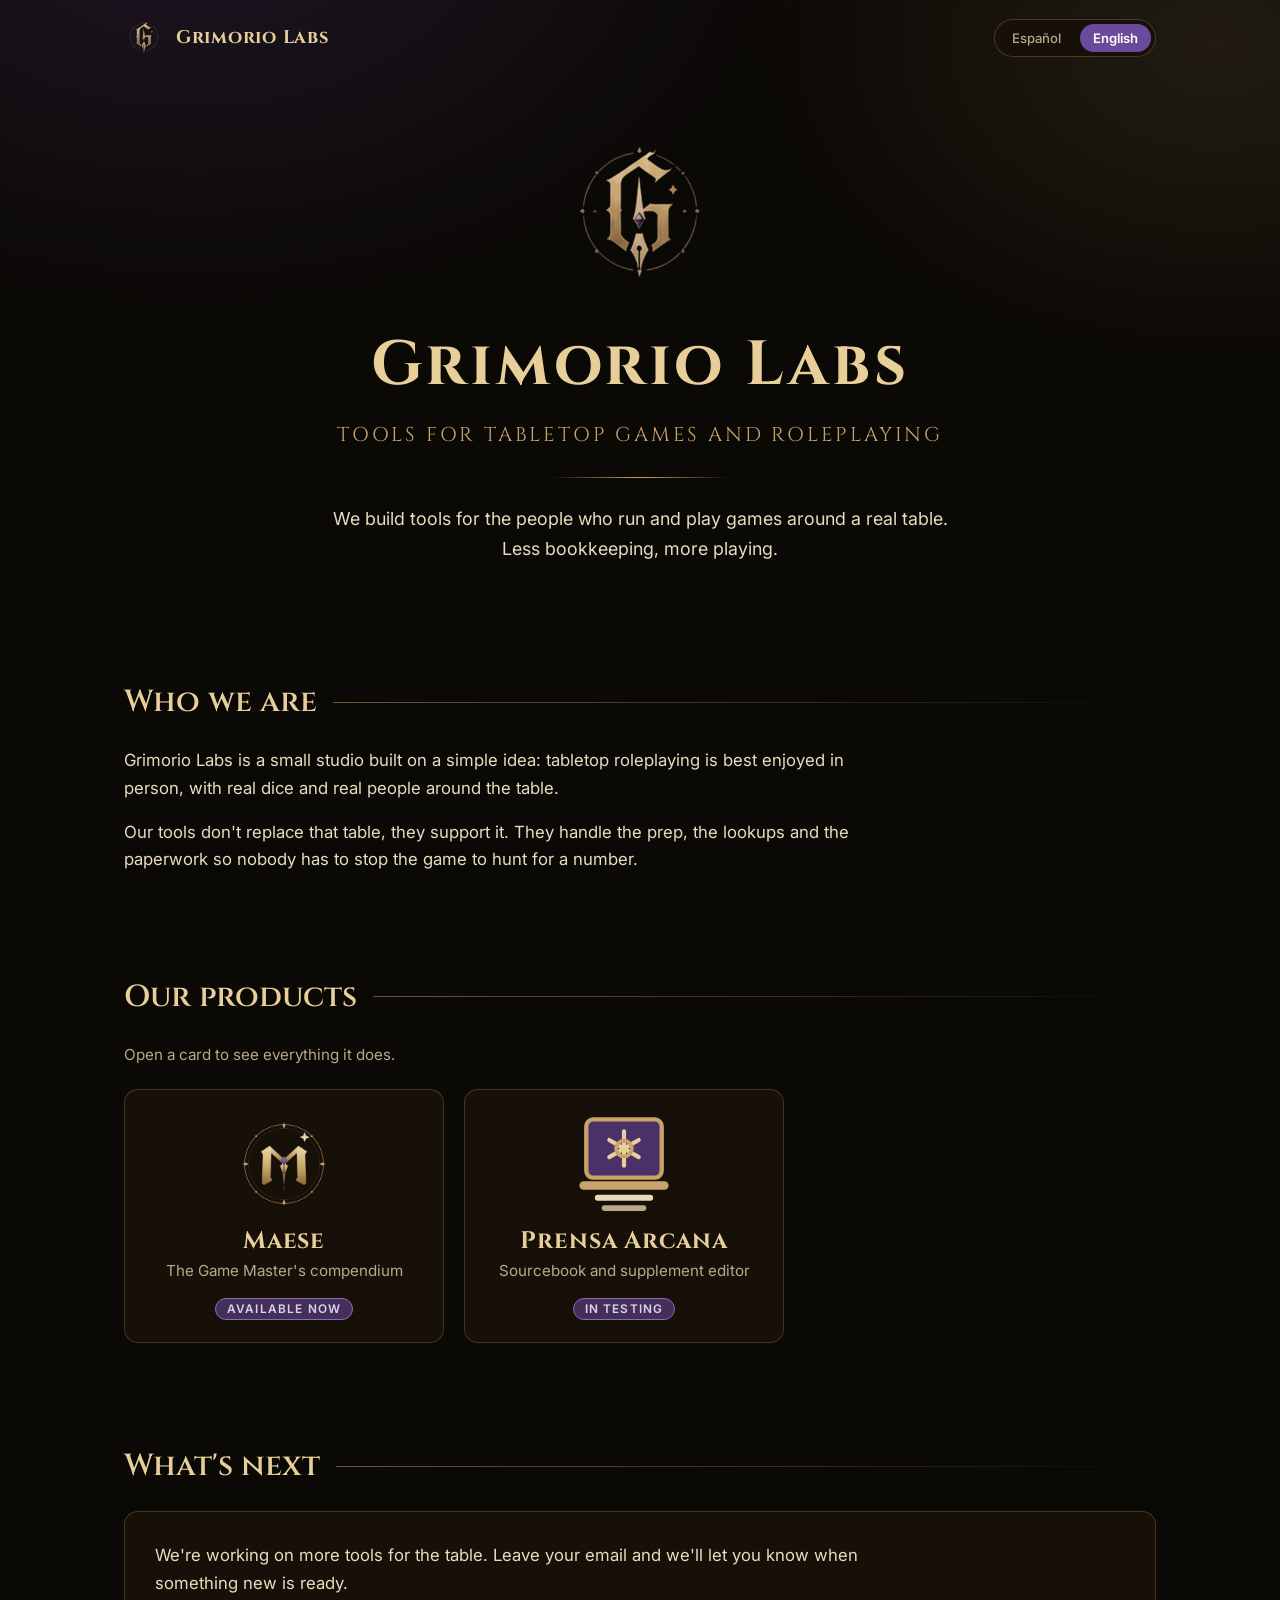
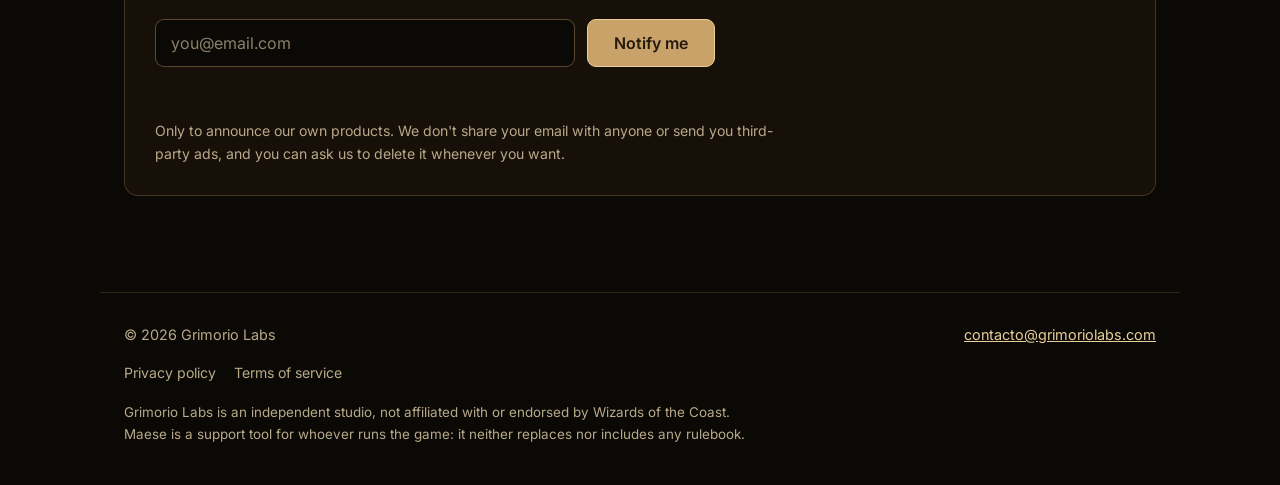
==== public/index.html @ 7927b0ec "Cloudflare: publicar solo public/ con un wrangler.jsonc propio - La web (HTML, css, js, assets, stoc" ====
<!DOCTYPE html>
<html lang="es">
<head>
<meta charset="UTF-8">
<meta name="viewport" content="width=device-width, initial-scale=1.0">
<title>Grimorio Labs — Soluciones para juegos de mesa y rol</title>
<meta name="description" content="Grimorio Labs construye herramientas para quienes dirigen y juegan juegos de rol en una mesa real. Maese, nuestro compendio para el director de juego, y Prensa Arcana, nuestro editor de manuales.">

<link rel="icon" type="image/png" sizes="32x32" href="assets/favicon-32.png">
<link rel="icon" type="image/png" sizes="16x16" href="assets/favicon-16.png">
<link rel="apple-touch-icon" href="assets/favicon-48.png">

<meta property="og:type" content="website">
<meta property="og:title" content="Grimorio Labs">
<meta property="og:description" content="Soluciones para juegos de mesa y rol.">
<meta property="og:image" content="assets/grimorio-social-512.png">
<meta name="twitter:card" content="summary">

<link rel="preconnect" href="https://fonts.googleapis.com">
<link rel="preconnect" href="https://fonts.gstatic.com" crossorigin>
<link href="https://fonts.googleapis.com/css2?family=Cinzel:wght@400;600;700&family=Inter:wght@400;500;600&display=swap" rel="stylesheet">

<link rel="stylesheet" href="css/estilos.css">
</head>
<body>
<div class="envoltorio">

<header class="contenedor barra">
  <a class="barra-marca" href="#">
    <img src="assets/grimorio-icon-512.png" alt="" width="40" height="40">
    <span class="barra-marca-nombre">Grimorio Labs</span>
  </a>
  <div class="idioma" role="group" data-i18n-aria-label="Idioma del sitio" aria-label="Idioma del sitio">
    <button type="button" id="idioma-es" aria-pressed="true">Español</button>
    <button type="button" id="idioma-en" aria-pressed="false">English</button>
  </div>
</header>

<main>

  <section class="contenedor hero">
    <img class="hero-logo" src="assets/grimorio-icon-512.png" alt="Grimorio Labs" width="168" height="168">
    <h1>Grimorio Labs</h1>
    <p class="hero-tagline" data-i18n>Soluciones para juegos de mesa y rol</p>
    <div class="hero-linea"></div>
    <p class="hero-bajada" data-i18n>Construimos herramientas para quienes dirigen y juegan en una mesa real. Menos administración, más partida.</p>
  </section>

  <section class="contenedor seccion" id="quienes-somos">
    <div class="seccion-titulo"><h2 data-i18n>Quiénes somos</h2></div>
    <div class="prosa">
      <p data-i18n>Grimorio Labs es un estudio pequeño con una idea simple detrás: el juego de rol de mesa se disfruta en persona, con dados de verdad y gente alrededor.</p>
      <p data-i18n>Nuestras herramientas no reemplazan esa mesa, la acompañan. Se encargan de la preparación, la referencia y el papeleo para que nadie tenga que frenar la partida a buscar un dato.</p>
    </div>
  </section>

  <section class="contenedor seccion" id="productos">
    <div class="seccion-titulo"><h2 data-i18n>Nuestros productos</h2></div>
    <p class="fichas-nota" data-i18n>Abre una ficha para ver todo lo que hace.</p>

    <div class="fichas">
      <!-- `aria-labelledby` en vez de un `aria-label` escrito a mano: el nombre
           accesible sale del texto que ya está en la ficha, así que se traduce
           solo y no hay una tercera copia de la misma frase que mantener. -->
      <button class="ficha" type="button" aria-haspopup="dialog"
              aria-labelledby="ficha-maese-nombre ficha-maese-sub" data-abre="modal-maese">
        <img src="assets/maese-icon-512.png" alt="" width="96" height="96">
        <span class="ficha-nombre" id="ficha-maese-nombre">Maese</span>
        <span class="ficha-subtitulo" id="ficha-maese-sub" data-i18n>Compendio del Director de Juego</span>
        <span class="producto-insignia" data-i18n>Disponible</span>
      </button>

      <!-- `aria-labelledby` en vez de un `aria-label` escrito a mano: el nombre
           accesible sale del texto que ya está en la ficha, así que se traduce
           solo y no hay una tercera copia de la misma frase que mantener. -->
      <button class="ficha" type="button" aria-haspopup="dialog"
              aria-labelledby="ficha-prensa-arcana-nombre ficha-prensa-arcana-sub" data-abre="modal-prensa-arcana">
        <img src="assets/prensa-arcana.svg" alt="" width="96" height="96">
        <span class="ficha-nombre" id="ficha-prensa-arcana-nombre">Prensa Arcana</span>
        <span class="ficha-subtitulo" id="ficha-prensa-arcana-sub" data-i18n>Editor de manuales y suplementos</span>
        <span class="producto-insignia" data-i18n>En pruebas</span>
      </button>
    </div>

    <!-- Cada producto tiene su propio <dialog> escrito acá, en vez de un
         modal único al que se le inyecta contenido: así el texto vive en el
         DOM como el resto de la página y el selector de idioma lo traduce
         sin tener que saber que los modales existen. -->
    <dialog class="modal" id="modal-maese" aria-labelledby="nombre-maese">
      <button class="modal-cerrar" type="button" data-cierra
              data-i18n-aria-label="Cerrar" aria-label="Cerrar">&times;</button>
      <div class="modal-caja">

        <div class="producto-cabecera">
          <img src="assets/maese-icon-512.png" alt="" width="76" height="76">
          <div>
            <div class="producto-nombre" id="nombre-maese">Maese</div>
            <div class="producto-subtitulo" data-i18n>Compendio del Director de Juego</div>
            <span class="producto-insignia" data-i18n>Disponible</span>
          </div>
        </div>

        <p class="producto-desc" data-i18n>El primero de la casa. Un compañero de mesa para quien dirige: prepara la sesión antes de que empiece y, durante la partida, deja todo a mano sin sacarte del juego.</p>

        <div class="rejilla">
          <div class="rasgo">
            <h3 data-i18n>Bestiario de 450 criaturas</h3>
            <p data-i18n>Fichas completas y buscables al instante, con más manuales que se suman por campaña.</p>
          </div>
          <div class="rasgo">
            <h3 data-i18n>Generador de encuentros</h3>
            <p data-i18n>Arma encuentros equilibrados por presupuesto de experiencia, filtrados por entorno y por los manuales que uses.</p>
          </div>
          <div class="rasgo">
            <h3 data-i18n>Seguimiento de combate</h3>
            <p data-i18n>Orden de iniciativa, puntos de golpe, condiciones y bitácora del combate, sin planillas sueltas.</p>
          </div>
          <div class="rasgo">
            <h3 data-i18n>Hojas de personaje</h3>
            <p data-i18n>Especie, clase, subclase, trasfondo y conjuros que se autocompletan. La defensa se calcula sola según la armadura equipada.</p>
          </div>
          <div class="rasgo">
            <h3 data-i18n>Tus propias tablas</h3>
            <p data-i18n>Carga tus listas de botín, rumores o pifias y tira sobre ellas el dado que quieras, con sus rangos.</p>
          </div>
          <div class="rasgo">
            <h3 data-i18n>Kit de mesa imprimible</h3>
            <p data-i18n>Tarjetas de iniciativa y marcadores de condición para cortar y usar sobre la mesa física.</p>
          </div>
        </div>

        <div class="principio">
          <h3 data-i18n>Pensado para la mesa, no para la pantalla</h3>
          <p data-i18n>Maese no es una mesa virtual y no intenta serlo. No tira los dados por ti ni resuelve el combate solo: justamente eso es lo que hace divertido jugar en persona.</p>
        </div>

        <div class="acciones">
          <a class="boton boton-principal" href="https://maese.grimoriolabs.com" data-i18n>Entrar a Maese</a>
          <span class="acciones-nota" data-i18n>Gratis para empezar. Solo necesitas una cuenta.</span>
        </div>

      </div>
    </dialog>

    <dialog class="modal" id="modal-prensa-arcana" aria-labelledby="nombre-prensa-arcana">
      <button class="modal-cerrar" type="button" data-cierra
              data-i18n-aria-label="Cerrar" aria-label="Cerrar">&times;</button>
      <div class="modal-caja">

        <div class="producto-cabecera">
          <img src="assets/prensa-arcana.svg" alt="" width="76" height="76">
          <div>
            <div class="producto-nombre" id="nombre-prensa-arcana">Prensa Arcana</div>
            <div class="producto-subtitulo" data-i18n>Editor de manuales y suplementos</div>
            <span class="producto-insignia" data-i18n>En pruebas</span>
          </div>
        </div>

        <p class="producto-desc" data-i18n>Un taller de imprenta para tus manuales caseros. Escribes en Markdown a la izquierda y a la derecha ves la hoja A4 ya maquetada, con sus columnas y sus márgenes medidos en milímetros de verdad. Lo que ves en pantalla es lo que sale impreso, y de ahí se exporta a PDF.</p>

        <div class="rejilla">
          <div class="rasgo">
            <h3 data-i18n>Bloques y fichas de manual</h3>
            <p data-i18n>Cinco cajas de texto y siete fichas con su color propio: monstruo, objeto mágico, conjuro, rasgo de clase, trampa, PNJ y lugar. Una paleta con treinta plantillas las inserta por ti.</p>
          </div>
          <div class="rasgo">
            <h3 data-i18n>Te avisa antes de que el PDF corte</h3>
            <p data-i18n>Si una hoja se pasa de los 297 mm, marca en rojo la línea exacta por donde va a cortar. Te enteras mientras escribes, no al imprimir.</p>
          </div>
          <div class="rasgo">
            <h3 data-i18n>Maquetado a varias columnas</h3>
            <p data-i18n>Dos, tres o cuatro columnas, con bloques anchos que las cruzan, saltos de página y control de cómo rodea el texto a las imágenes.</p>
          </div>
          <div class="rasgo">
            <h3 data-i18n>Imágenes que se ajustan arrastrando</h3>
            <p data-i18n>Mueve el tirador sobre la vista previa y el ancho nuevo queda escrito en tu texto fuente, sin que tengas que calcularlo.</p>
          </div>
          <div class="rasgo">
            <h3 data-i18n>Tablas de tirada</h3>
            <p data-i18n>Para encuentros y para tesoro. La de tesoro alinea sola las columnas de montos, así se comparan de un vistazo.</p>
          </div>
          <div class="rasgo">
            <h3 data-i18n>Tus manuales, en tu cuenta</h3>
            <p data-i18n>Se guardan al vuelo y los abres desde cualquier máquina. Las imágenes se quedan en tu navegador: esas no las subimos.</p>
          </div>
        </div>

        <div class="acciones">
          <a class="boton boton-principal" href="https://prensaarcana.grimoriolabs.com" data-i18n>Abrir Prensa Arcana</a>
          <span class="acciones-nota" data-i18n>Gratis, y todavía en pruebas. Necesitas una cuenta para guardar tus manuales.</span>
        </div>

      </div>
    </dialog>
  </section>

  <section class="contenedor seccion" id="novedades">
    <div class="seccion-titulo"><h2 data-i18n>Novedades</h2></div>
    <div class="novedades">
      <div class="prosa">
        <p data-i18n>Estamos trabajando en más herramientas para la mesa. Deja tu correo y te avisamos cuando haya algo nuevo.</p>
      </div>

      <form class="aviso-form" id="aviso-form" novalidate>
        <!-- Campo trampa. `aria-hidden` a propósito: quien usa un lector de
             pantalla no tiene que enterarse de que existe, y así tampoco
             hay que traducir su etiqueta. -->
        <label class="trampa" for="aviso-trampa" aria-hidden="true">No completar este campo</label>
        <input class="trampa" type="text" id="aviso-trampa" name="apodo"
               tabindex="-1" autocomplete="off" aria-hidden="true">

        <input type="email" id="aviso-correo" name="correo" required
               autocomplete="email" spellcheck="false"
               placeholder="tu@correo.com"
               data-i18n-placeholder
               data-i18n-aria-label="Tu dirección de correo"
               aria-label="Tu dirección de correo">
        <button class="boton boton-principal" type="submit" id="aviso-enviar" data-i18n>Avisarme</button>
      </form>

      <p class="aviso-estado" id="aviso-estado" role="status" aria-live="polite"></p>
      <p class="aviso-nota" data-i18n>Solo para anunciar productos propios. No compartimos tu correo con nadie ni te mandamos publicidad de terceros, y puedes pedir que lo borremos cuando quieras.</p>
    </div>
  </section>

</main>

<footer class="contenedor pie">
  <div class="pie-fila">
    <span>© <span id="anio">2026</span> Grimorio Labs</span>
    <span><a href="mailto:contacto@grimoriolabs.com">contacto@grimoriolabs.com</a></span>
  </div>
  <p class="pie-nav">
    <a href="privacidad" data-i18n>Política de privacidad</a>
    <a href="terminos" data-i18n>Términos de servicio</a>
  </p>
  <p class="pie-legal" data-i18n>Grimorio Labs es un estudio independiente, sin relación ni respaldo de Wizards of the Coast. Maese es una herramienta de apoyo para quien dirige la partida: no reemplaza ningún manual de reglas ni los incluye.</p>
</footer>

</div>

<script src="js/landing.js"></script>
</body>
</html>
---- public/css/estilos.css ----
/* --------------------------------------------------------------------
   Paleta y tipografías tomadas de la app (proyecto/css/estilos.css) para
   que la marca sea la misma en la landing y en el producto.

   Dos decisiones deliberadas de legibilidad, no accidentes de estilo:
   1) El cuerpo de texto usa Inter, no EB Garamond. La serif del proyecto
      se reserva para títulos (Cinzel): a tamaño de párrafo cuesta leerla.
   2) Nada en cursiva, en ninguna parte.
   Las dos vienen de una regla ya establecida en el proyecto.
   -------------------------------------------------------------------- */
:root{
  --tinta:#0b0906;
  --cuero:#171009;
  --cuero-claro:#1f1710;
  --oro:#c9a26a;
  --oro-claro:#e8cf9a;
  --ascua:#6a4a9a;
  --ascua-clara:#8c6ac2;
  --texto-claro:#e8dcc0;
  --texto-tenue:#b8a988;
  --musgo:#5c7a5e;
  --peligro:#d4674a;
  --fuente-display:'Cinzel',serif;
  --fuente-ui:'Inter',sans-serif;
  --ancho:1080px;
}

*{box-sizing:border-box}
html{scroll-behavior:smooth}
body{
  margin:0;
  background:var(--tinta);
  color:var(--texto-claro);
  font-family:var(--fuente-ui);
  font-size:17px;
  line-height:1.65;
  -webkit-font-smoothing:antialiased;
}

/* Textura de fondo: dos halos radiales muy suaves, sin imágenes. */
body::before{
  content:'';
  position:fixed;
  inset:0;
  pointer-events:none;
  z-index:0;
  background:
    radial-gradient(60rem 40rem at 15% -10%, rgba(106,74,154,.20), transparent 65%),
    radial-gradient(50rem 35rem at 95% 5%, rgba(201,162,106,.12), transparent 60%);
}
.envoltorio{position:relative;z-index:1}

/* Ojo con este par de reglas: `.contenedor` se combina con `.barra`,
   `.hero`, `.seccion` y `.pie`, y todas esas necesitan su propio padding
   vertical. Si unas y otras usaran el atajo `padding`, la que viniera
   después en la hoja ganaría por completo (misma especificidad) y borraría
   el margen horizontal, dejando el texto pegado al borde de la pantalla.
   Por eso acá se usa `padding-inline` y allá `padding-block`: son
   longhands distintos y conviven sin pisarse. */
.contenedor{max-width:var(--ancho);margin:0 auto;padding-inline:24px}

a{color:var(--oro-claro)}
a:focus-visible,button:focus-visible,input:focus-visible{
  outline:2px solid var(--oro-claro);
  outline-offset:3px;
}

h1,h2,h3{font-family:var(--fuente-display);font-weight:600;line-height:1.25;margin:0}
h2{font-size:1.9rem;color:var(--oro-claro)}
h3{font-size:1.12rem;color:var(--oro-claro)}

/* ---------------------------------------------------------------- barra */
.barra{
  display:flex;align-items:center;justify-content:space-between;gap:16px;
  padding-block:18px;
}
.barra-marca{display:flex;align-items:center;gap:12px;text-decoration:none}
.barra-marca img{width:40px;height:40px;display:block}
.barra-marca-nombre{
  font-family:var(--fuente-display);font-size:1.15rem;font-weight:700;
  color:var(--oro-claro);letter-spacing:.04em;
}

.idioma{display:flex;gap:6px;background:var(--cuero);border:1px solid rgba(201,162,106,.28);border-radius:999px;padding:4px}
.idioma button{
  font-family:var(--fuente-ui);font-size:.82rem;font-weight:500;
  color:var(--texto-tenue);background:none;border:0;border-radius:999px;
  padding:6px 13px;cursor:pointer;
}
.idioma button:hover{color:var(--texto-claro)}
.idioma button[aria-pressed="true"]{background:var(--ascua);color:#fff;font-weight:600}

/* ----------------------------------------------------------------- hero */
.hero{text-align:center;padding-block:56px 68px}
.hero-logo{width:168px;height:168px;margin:0 auto 26px;display:block}
.hero h1{
  font-size:clamp(2.4rem,7vw,3.9rem);font-weight:700;letter-spacing:.06em;
  color:var(--oro-claro);
}
.hero-tagline{
  font-family:var(--fuente-display);font-size:clamp(1rem,2.6vw,1.25rem);
  color:var(--oro);letter-spacing:.14em;text-transform:uppercase;
  margin:14px 0 0;
}
.hero-linea{
  width:180px;height:1px;margin:26px auto;
  background:linear-gradient(90deg,transparent,var(--oro),transparent);
}
.hero-bajada{max-width:620px;margin:0 auto;font-size:1.12rem;color:var(--texto-claro)}

/* -------------------------------------------------------------- secciones */
.seccion{padding-block:52px}
.seccion-titulo{display:flex;align-items:center;gap:16px;margin-bottom:26px}
.seccion-titulo::after{
  content:'';flex:1;height:1px;
  background:linear-gradient(90deg,rgba(201,162,106,.5),transparent);
}
.prosa{max-width:70ch;font-size:1.05rem}
.prosa p{margin:0 0 16px}
.prosa p:last-child{margin-bottom:0}

/* ------------------------------------------------------------- productos
   Los productos se muestran como fichas que abren un modal con el detalle.
   Antes cada uno era una tarjeta larga y desplegada: con dos productos ya
   había que bajar mucho para llegar al segundo, y con un tercero la sección
   se volvía impracticable. */
.fichas-nota{margin:0 0 22px;font-size:.95rem;color:var(--texto-tenue)}

.fichas{display:flex;flex-wrap:wrap;gap:20px}
.ficha{
  /* El `max-width` no es decorativo: sin él, con dos productos cada ficha
     se estira a media pantalla y deja de leerse como botón. */
  flex:1 1 240px;max-width:320px;
  display:flex;flex-direction:column;align-items:center;gap:4px;
  text-align:center;cursor:pointer;
  font-family:var(--fuente-ui);color:var(--texto-claro);
  background:var(--cuero);
  border:1px solid rgba(201,162,106,.26);
  border-radius:14px;
  padding:26px 20px 22px;
}
.ficha img{width:96px;height:96px;display:block;margin-bottom:10px}
.ficha-nombre{
  font-family:var(--fuente-display);font-size:1.5rem;font-weight:700;
  color:var(--oro-claro);letter-spacing:.04em;line-height:1.25;
}
.ficha-subtitulo{font-size:.95rem;color:var(--texto-tenue);line-height:1.45}
.ficha .producto-insignia{margin-top:12px}
.ficha:hover{border-color:var(--oro);background:var(--cuero-claro)}

/* ---------------------------------------------------------------- modal */
.modal{
  width:min(780px,calc(100vw - 28px));
  max-height:86vh;
  padding:0;
  background:var(--cuero);
  color:var(--texto-claro);
  border:1px solid rgba(201,162,106,.34);
  border-radius:14px;
  overflow:hidden;
}
/* Ojo con esta regla: el `display` va sobre `[open]`, nunca sobre `.modal`
   a secas. Un <dialog> cerrado lo esconde la hoja del navegador con
   `dialog:not([open]){display:none}`, que pierde contra cualquier clase
   nuestra; con `.modal{display:flex}` los dos modales quedarían dibujados
   en la página, uno debajo del otro. Es el mismo choque de especificidad
   que ya apareció con el atributo `hidden` en la app. */
/* El centrado va escrito acá y no se deja en manos de la hoja del
   navegador. Hace falta un ancestro posicionado para el botón de cerrar, y
   el `position:relative` que parecía la forma obvia de conseguirlo pisaba el
   posicionamiento del <dialog>: el modal caía en el flujo normal del
   documento, o sea que se dibujaba a la altura de la sección de productos y
   se iba de pantalla en cuanto la página estaba scrolleada a otra parte.
   `fixed` da las dos cosas a la vez, el ancestro y el anclaje a la ventana. */
.modal[open]{
  display:flex;flex-direction:column;
  position:fixed;
  /* `inset` y `margin` limpian lo que trae la hoja del navegador para un
     <dialog> modal (`inset:0` + `margin:auto`). Dejarlos puestos pelea con
     el centrado de abajo y el modal queda corrido hacia arriba. */
  inset:auto;
  margin:0;
  top:50%;left:50%;
  transform:translate(-50%,-50%);
}
.modal::backdrop{background:rgba(6,5,3,.74)}
/* `min-height:0` para que el hijo flexible pueda encogerse y aparezca su
   propia barra de scroll, en vez de desbordar el alto del modal. */
.modal-caja{min-height:0;overflow-y:auto;padding:28px}
/* Deja libre la esquina donde flota el botón de cerrar. */
.modal .producto-cabecera{padding-right:44px}
.modal-cerrar{
  position:absolute;top:10px;right:10px;z-index:2;
  min-width:44px;min-height:44px;
  display:flex;align-items:center;justify-content:center;
  font-family:var(--fuente-ui);font-size:1.6rem;line-height:1;
  color:var(--texto-claro);background:none;border:0;border-radius:999px;
  cursor:pointer;
}
.modal-cerrar:hover{color:var(--oro-claro);background:rgba(201,162,106,.14)}

/* Con el modal abierto la página de atrás no debe correrse bajo la rueda. */
.sin-scroll{overflow:hidden}

.producto-cabecera{display:flex;align-items:center;gap:20px;flex-wrap:wrap;margin-bottom:20px}
.producto-cabecera img{width:76px;height:76px;display:block;flex:none}
.producto-nombre{font-family:var(--fuente-display);font-size:2rem;font-weight:700;color:var(--oro-claro);letter-spacing:.04em}
.producto-subtitulo{font-size:.95rem;color:var(--texto-tenue);margin-top:2px}
.producto-insignia{
  display:inline-block;margin-top:8px;
  font-size:.74rem;font-weight:600;letter-spacing:.1em;text-transform:uppercase;
  color:#dcd0f4;background:rgba(106,74,154,.55);
  border:1px solid var(--ascua-clara);border-radius:999px;padding:3px 11px;
}
.producto-desc{max-width:70ch;margin:0 0 26px}

.rejilla{display:grid;grid-template-columns:repeat(auto-fit,minmax(248px,1fr));gap:18px}
.rasgo{
  background:var(--cuero-claro);
  border:1px solid rgba(201,162,106,.16);
  border-radius:10px;padding:18px;
}
.rasgo h3{margin-bottom:6px}
.rasgo p{margin:0;font-size:.95rem;color:var(--texto-claro)}

/* Nota del principio de producto: mesa real, no mesa virtual. */
.principio{
  margin-top:26px;padding:20px 22px;
  background:rgba(92,122,94,.14);
  border:1px solid rgba(92,122,94,.5);
  border-left:3px solid var(--musgo);
  border-radius:10px;
}
.principio h3{color:#a8c8a6;margin-bottom:6px}
.principio p{margin:0;max-width:70ch;font-size:.98rem}

.acciones{display:flex;align-items:center;gap:18px;flex-wrap:wrap;margin-top:28px}
.boton{
  display:inline-block;font-family:var(--fuente-ui);font-size:1rem;font-weight:600;
  text-decoration:none;cursor:pointer;border-radius:9px;padding:13px 26px;
  border:1px solid transparent;
}
.boton-principal{background:var(--oro);color:#241a0d;border-color:var(--oro-claro)}
.boton-principal:hover{background:var(--oro-claro)}
.acciones-nota{font-size:.92rem;color:var(--texto-tenue)}

/* --------------------------------------------------------------- novedades */
.novedades{
  background:var(--cuero);
  border:1px solid rgba(201,162,106,.26);
  border-radius:14px;padding:30px;
}
.aviso-form{display:flex;gap:12px;flex-wrap:wrap;margin-top:22px;max-width:560px}
.aviso-form input[type="email"]{
  flex:1 1 260px;min-width:0;
  font-family:var(--fuente-ui);font-size:1rem;
  color:var(--texto-claro);background:var(--tinta);
  border:1px solid rgba(201,162,106,.42);border-radius:9px;
  padding:13px 15px;
}
.aviso-form input[type="email"]::placeholder{color:#8d8069}
/* Trampa para robots: invisible para personas, sin display:none (algunos
   bots lo detectan). Si viene con texto, no se envía nada. */
.trampa{position:absolute;left:-9999px;width:1px;height:1px;overflow:hidden}
.aviso-estado{margin:14px 0 0;font-size:.95rem;min-height:1.4em}
.aviso-estado[data-tono="ok"]{color:#a8c8a6}
.aviso-estado[data-tono="error"]{color:var(--peligro)}
.aviso-nota{margin:16px 0 0;font-size:.88rem;color:var(--texto-tenue);max-width:70ch}

/* ------------------------------------------------------------------- pie */
.pie{
  margin-top:44px;padding-block:30px 40px;
  border-top:1px solid rgba(201,162,106,.2);
  font-size:.9rem;color:var(--texto-tenue);
}
.pie-fila{display:flex;justify-content:space-between;gap:20px;flex-wrap:wrap;align-items:center}
.pie-legal{margin:18px 0 0;max-width:80ch;font-size:.84rem;line-height:1.6}

@media (max-width:640px){
  body{font-size:16px}
  .hero{padding-block:32px 48px}
  .hero-logo{width:128px;height:128px}
  .novedades{padding:22px}
  .modal-caja{padding:20px}
  .modal{max-height:92vh}
  .ficha{max-width:none}
  .producto-nombre{font-size:1.7rem}
  h2{font-size:1.6rem}
}

/* En pantallas táctiles los botones del selector de idioma quedaban en
   28px de alto, por debajo del mínimo de 44px que se puede tocar sin
   errarle. Se agranda el área, no la tipografía. */
@media (pointer:coarse),(max-width:640px){
  .idioma button{
    min-height:44px;
    display:inline-flex;align-items:center;
    padding:6px 16px;
  }
}

@media (prefers-reduced-motion:reduce){
  html{scroll-behavior:auto}
}

/* ------------------------------------------------ páginas de documento
   Privacidad y términos. Mismo cromo que la portada (cabecera, paleta,
   pie), pero con una columna de lectura angosta: son textos largos y a
   ancho completo se vuelven incómodos de seguir renglón a renglón. */
.legal{max-width:44rem}
.legal-titulo{margin-bottom:10px}
.legal-fecha{
  font-size:.86rem;color:var(--texto-tenue);
  margin:0 0 34px;padding-bottom:18px;
  border-bottom:1px solid rgba(201,162,106,.22);
}
.legal h2{
  font-size:1.32rem;margin:38px 0 12px;
  padding-top:4px;
}
.legal h3{font-size:1.02rem;margin:24px 0 8px;color:var(--oro)}
.legal p{margin:0 0 14px;color:var(--texto-claro)}
.legal p:last-child{margin-bottom:0}
.legal ul{margin:0 0 14px;padding-left:1.35em;color:var(--texto-claro)}
.legal li{margin-bottom:9px}
.legal li:last-child{margin-bottom:0}
.legal strong{color:var(--oro-claro);font-weight:600}

/* Enlace de vuelta a la portada, arriba del título. */
.volver{
  display:inline-block;margin-bottom:22px;
  font-size:.9rem;text-decoration:none;color:var(--texto-tenue);
}
.volver:hover{color:var(--texto-claro)}

/* Fila de enlaces del pie (privacidad / términos). */
.pie-nav{display:flex;gap:18px;flex-wrap:wrap;margin:14px 0 0}
.pie-nav a{font-size:.88rem;color:var(--texto-tenue);text-decoration:none}
.pie-nav a:hover{color:var(--oro-claro);text-decoration:underline}
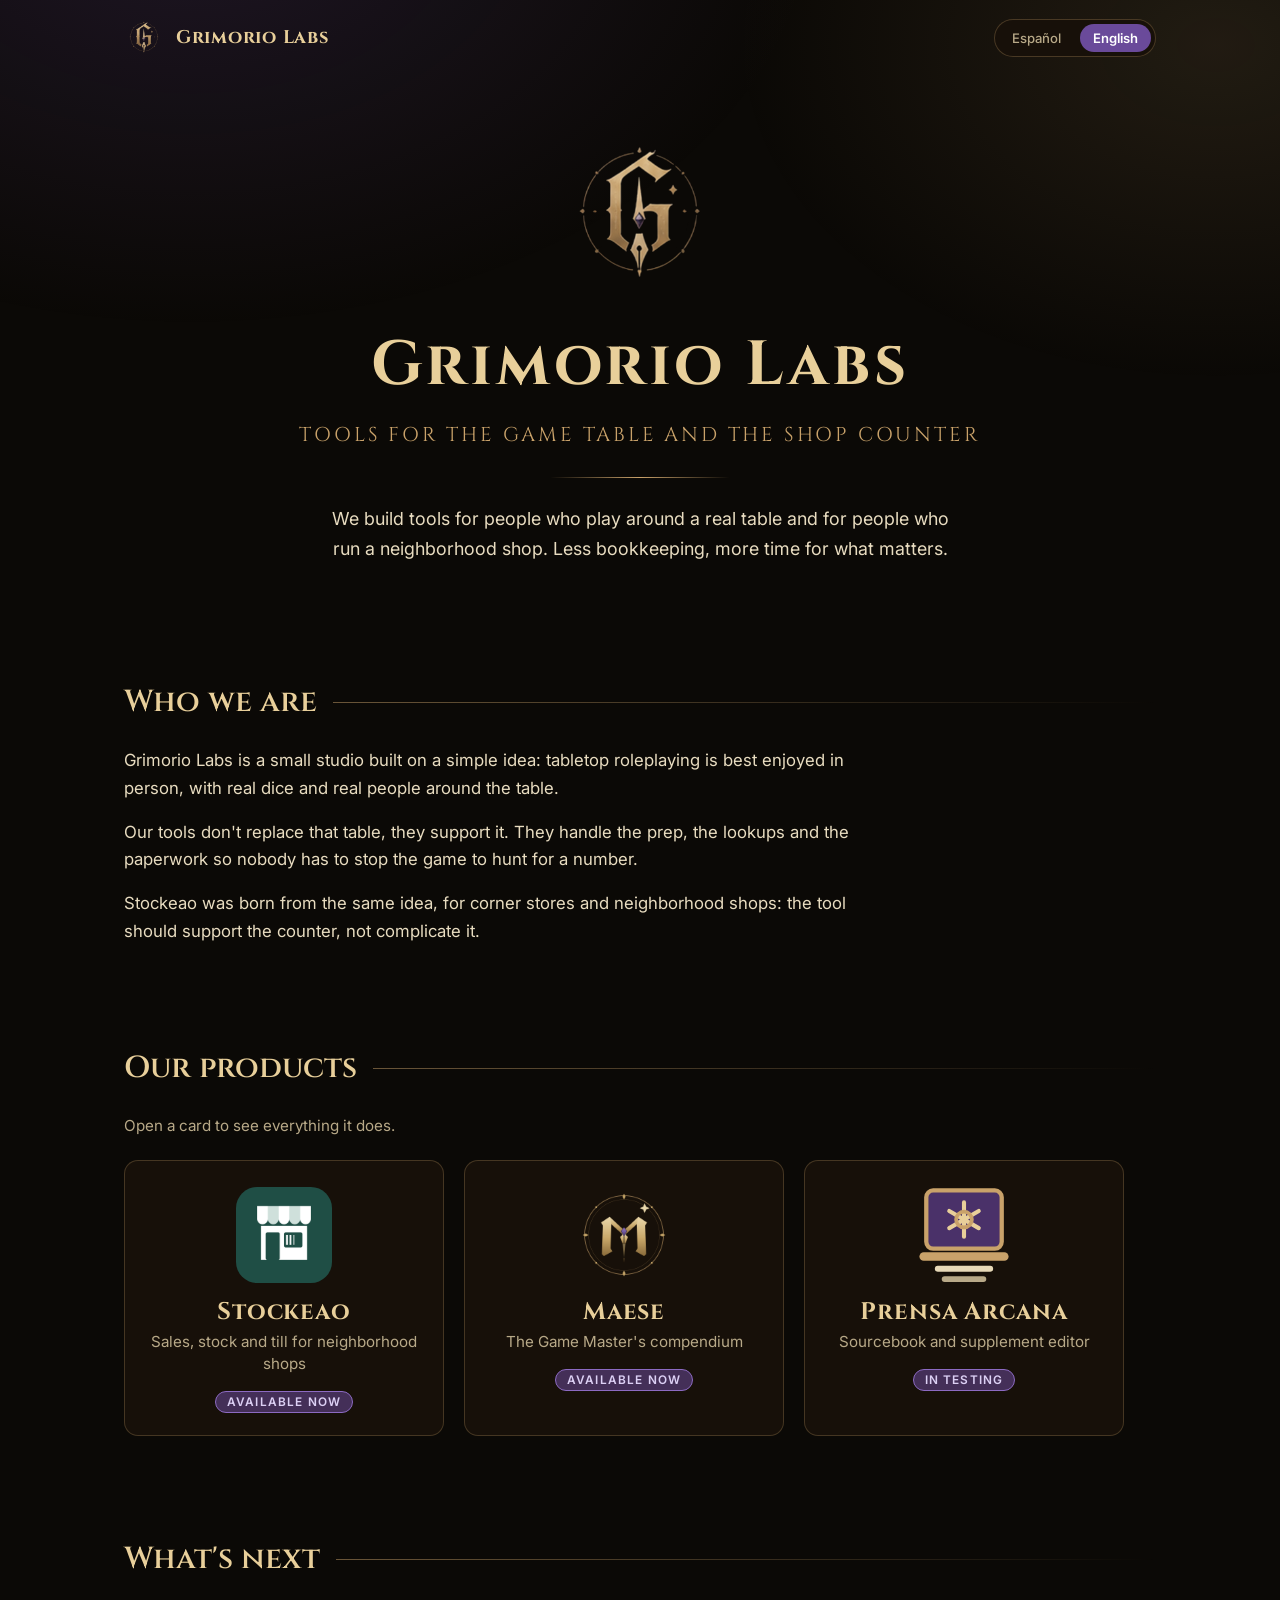
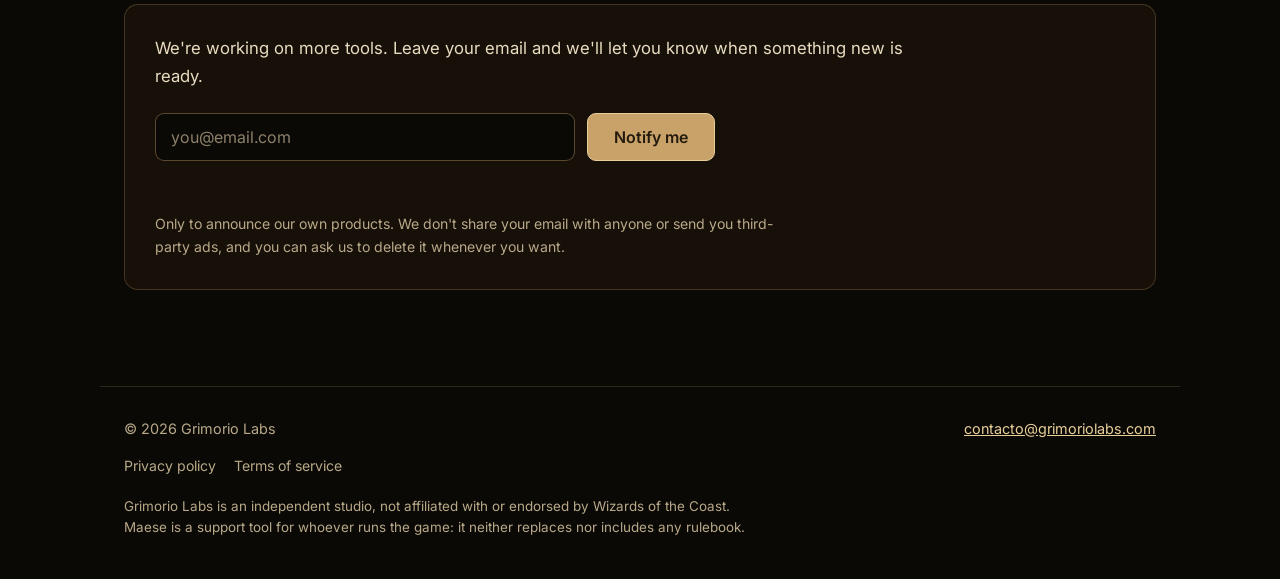
==== commit 1d31db79: "Stockeao en el landing: ficha, modal con planes y descarga Stockeao queda como primer producto, con " ====
--- a/public/index.html
+++ b/public/index.html
@@ -3,8 +3,8 @@
 <head>
 <meta charset="UTF-8">
 <meta name="viewport" content="width=device-width, initial-scale=1.0">
-<title>Grimorio Labs — Soluciones para juegos de mesa y rol</title>
-<meta name="description" content="Grimorio Labs construye herramientas para quienes dirigen y juegan juegos de rol en una mesa real. Maese, nuestro compendio para el director de juego, y Prensa Arcana, nuestro editor de manuales.">
+<title>Grimorio Labs — Herramientas para la mesa de juego y el mostrador</title>
+<meta name="description" content="Grimorio Labs construye herramientas simples para quienes juegan rol en una mesa real y para quienes atienden un negocio de barrio: Stockeao, Maese y Prensa Arcana.">
 
 <link rel="icon" type="image/png" sizes="32x32" href="assets/favicon-32.png">
 <link rel="icon" type="image/png" sizes="16x16" href="assets/favicon-16.png">
@@ -12,7 +12,7 @@
 
 <meta property="og:type" content="website">
 <meta property="og:title" content="Grimorio Labs">
-<meta property="og:description" content="Soluciones para juegos de mesa y rol.">
+<meta property="og:description" content="Herramientas para la mesa de juego y el mostrador.">
 <meta property="og:image" content="assets/grimorio-social-512.png">
 <meta name="twitter:card" content="summary">
 
@@ -41,9 +41,9 @@
   <section class="contenedor hero">
     <img class="hero-logo" src="assets/grimorio-icon-512.png" alt="Grimorio Labs" width="168" height="168">
     <h1>Grimorio Labs</h1>
-    <p class="hero-tagline" data-i18n>Soluciones para juegos de mesa y rol</p>
+    <p class="hero-tagline" data-i18n>Herramientas para la mesa de juego y el mostrador</p>
     <div class="hero-linea"></div>
-    <p class="hero-bajada" data-i18n>Construimos herramientas para quienes dirigen y juegan en una mesa real. Menos administración, más partida.</p>
+    <p class="hero-bajada" data-i18n>Construimos herramientas para quienes juegan en una mesa real y para quienes atienden un negocio de barrio. Menos administración, más tiempo para lo que importa.</p>
   </section>
 
   <section class="contenedor seccion" id="quienes-somos">
@@ -51,6 +51,7 @@
     <div class="prosa">
       <p data-i18n>Grimorio Labs es un estudio pequeño con una idea simple detrás: el juego de rol de mesa se disfruta en persona, con dados de verdad y gente alrededor.</p>
       <p data-i18n>Nuestras herramientas no reemplazan esa mesa, la acompañan. Se encargan de la preparación, la referencia y el papeleo para que nadie tenga que frenar la partida a buscar un dato.</p>
+      <p data-i18n>Con la misma idea nació Stockeao, para almacenes y negocios de barrio: que la herramienta acompañe el mostrador en vez de complicarlo.</p>
     </div>
   </section>
 
@@ -59,6 +60,17 @@
     <p class="fichas-nota" data-i18n>Abre una ficha para ver todo lo que hace.</p>
 
     <div class="fichas">
+      <!-- `aria-labelledby` en vez de un `aria-label` escrito a mano: el nombre
+           accesible sale del texto que ya está en la ficha, así que se traduce
+           solo y no hay una tercera copia de la misma frase que mantener. -->
+      <button class="ficha" type="button" aria-haspopup="dialog"
+              aria-labelledby="ficha-stockeao-nombre ficha-stockeao-sub" data-abre="modal-stockeao">
+        <img class="icono-app" src="stockeao/icono.png" alt="" width="96" height="96">
+        <span class="ficha-nombre" id="ficha-stockeao-nombre">Stockeao</span>
+        <span class="ficha-subtitulo" id="ficha-stockeao-sub" data-i18n>Ventas, stock y caja para negocios de barrio</span>
+        <span class="producto-insignia" data-i18n>Disponible</span>
+      </button>
+
       <!-- `aria-labelledby` en vez de un `aria-label` escrito a mano: el nombre
            accesible sale del texto que ya está en la ficha, así que se traduce
            solo y no hay una tercera copia de la misma frase que mantener. -->
@@ -86,6 +98,83 @@
          modal único al que se le inyecta contenido: así el texto vive en el
          DOM como el resto de la página y el selector de idioma lo traduce
          sin tener que saber que los modales existen. -->
+    <dialog class="modal" id="modal-stockeao" aria-labelledby="nombre-stockeao">
+      <button class="modal-cerrar" type="button" data-cierra
+              data-i18n-aria-label="Cerrar" aria-label="Cerrar">&times;</button>
+      <div class="modal-caja">
+
+        <div class="producto-cabecera">
+          <img class="icono-app" src="stockeao/icono.png" alt="" width="76" height="76">
+          <div>
+            <div class="producto-nombre" id="nombre-stockeao">Stockeao</div>
+            <div class="producto-subtitulo" data-i18n>Ventas, stock y caja para negocios de barrio</div>
+            <span class="producto-insignia" data-i18n>Disponible</span>
+          </div>
+        </div>
+
+        <p class="producto-desc" data-i18n>Una app Android para almacenes, botillerías, kioskos y bazares. Vendes, cobras y llevas el stock desde el teléfono, aunque se corte internet: cuando vuelve la señal, todo se sincroniza entre los teléfonos del negocio.</p>
+
+        <div class="rejilla">
+          <div class="rasgo">
+            <h3 data-i18n>Vende con el escáner</h3>
+            <p data-i18n>Apunta la cámara al código de barras y el producto entra a la venta. Con packs y promociones que se aplican solos.</p>
+          </div>
+          <div class="rasgo">
+            <h3 data-i18n>Caja en orden</h3>
+            <p data-i18n>Abre y cierra la caja cada día, con lo que entró por efectivo, débito o transferencia, y cuadra sin calculadora.</p>
+          </div>
+          <div class="rasgo">
+            <h3 data-i18n>Stock al día</h3>
+            <p data-i18n>Registra las compras a proveedores, haz conteos de inventario y lleva la cuenta de los envases retornables.</p>
+          </div>
+          <div class="rasgo">
+            <h3 data-i18n>Fiado y reportes</h3>
+            <p data-i18n>Anota lo que te deben tus clientes y mira qué se vende más, qué día y cuánto ganaste.</p>
+          </div>
+          <div class="rasgo">
+            <h3 data-i18n>Varios teléfonos, un negocio</h3>
+            <p data-i18n>Todos los equipos del negocio comparten productos y ventas. Funciona sin internet y se pone al día solo.</p>
+          </div>
+          <div class="rasgo">
+            <h3 data-i18n>Cada persona con sus permisos</h3>
+            <p data-i18n>El dueño elige qué puede hacer cada persona que atiende: vender, abrir la caja, cambiar precios o ver reportes.</p>
+          </div>
+        </div>
+
+        <div class="principio">
+          <h3 data-i18n>Hecho para el mostrador</h3>
+          <p data-i18n>Letra grande, botones grandes y pocos pasos. Pensado para quien atiende el negocio, no para un contador.</p>
+        </div>
+
+        <h3 class="planes-titulo" data-i18n>Planes</h3>
+        <div class="rejilla planes">
+          <div class="rasgo">
+            <h3 data-i18n>Básico</h3>
+            <p class="plan-precio" data-i18n>$9.990 al mes</p>
+            <p data-i18n>o $99.900 al año (12 meses por el precio de 10). Hasta 2 equipos.</p>
+          </div>
+          <div class="rasgo">
+            <h3>Pro</h3>
+            <p class="plan-precio" data-i18n>$14.990 al mes</p>
+            <p data-i18n>o $149.900 al año (12 meses por el precio de 10). Hasta 5 equipos.</p>
+          </div>
+        </div>
+        <p class="planes-nota" data-i18n>Precios en pesos chilenos, con IVA incluido. Los primeros 7 días son gratis. El pago es por transferencia.</p>
+
+        <div class="acciones">
+          <a class="boton boton-principal" href="stockeao/" data-i18n>Descargar Stockeao</a>
+          <span class="acciones-nota" data-i18n>Para teléfonos Android. Se instala desde nuestra página, fuera de Play Store.</span>
+        </div>
+
+        <p class="producto-enlaces">
+          <a href="mailto:contacto@grimoriolabs.com">contacto@grimoriolabs.com</a>
+          <a href="https://angelsek.github.io/inventariado-legal/terminos.html" data-i18n>Términos de Stockeao</a>
+          <a href="https://angelsek.github.io/inventariado-legal/privacidad.html" data-i18n>Privacidad de Stockeao</a>
+        </p>
+
+      </div>
+    </dialog>
+
     <dialog class="modal" id="modal-maese" aria-labelledby="nombre-maese">
       <button class="modal-cerrar" type="button" data-cierra
               data-i18n-aria-label="Cerrar" aria-label="Cerrar">&times;</button>
@@ -198,7 +287,7 @@
     <div class="seccion-titulo"><h2 data-i18n>Novedades</h2></div>
     <div class="novedades">
       <div class="prosa">
-        <p data-i18n>Estamos trabajando en más herramientas para la mesa. Deja tu correo y te avisamos cuando haya algo nuevo.</p>
+        <p data-i18n>Estamos trabajando en más herramientas. Deja tu correo y te avisamos cuando haya algo nuevo.</p>
       </div>
 
       <form class="aviso-form" id="aviso-form" novalidate>
--- a/public/css/estilos.css
+++ b/public/css/estilos.css
@@ -244,6 +244,22 @@
 .boton-principal:hover{background:var(--oro-claro)}
 .acciones-nota{font-size:.92rem;color:var(--texto-tenue)}
 
+/* Stockeao: su icono es un cuadrado lleno, a diferencia de los logos
+   recortados de Maese y Prensa Arcana; se le redondean las esquinas como en
+   su página de descarga. */
+.icono-app{border-radius:22%}
+
+/* Planes y precios dentro del modal. */
+.planes-titulo{font-size:1.3rem;margin:30px 0 14px}
+.plan-precio{font-family:var(--fuente-display);font-size:1.35rem;color:var(--oro-claro);margin:2px 0 4px}
+.planes .rasgo p + p{margin-top:4px}
+.planes-nota{margin:14px 0 0;font-size:.92rem;color:var(--texto-tenue)}
+
+/* Contacto y legales del producto, bajo las acciones. */
+.producto-enlaces{display:flex;gap:18px;flex-wrap:wrap;margin:22px 0 0;font-size:.9rem}
+.producto-enlaces a{color:var(--texto-tenue)}
+.producto-enlaces a:hover{color:var(--oro-claro)}
+
 /* --------------------------------------------------------------- novedades */
 .novedades{
   background:var(--cuero);
